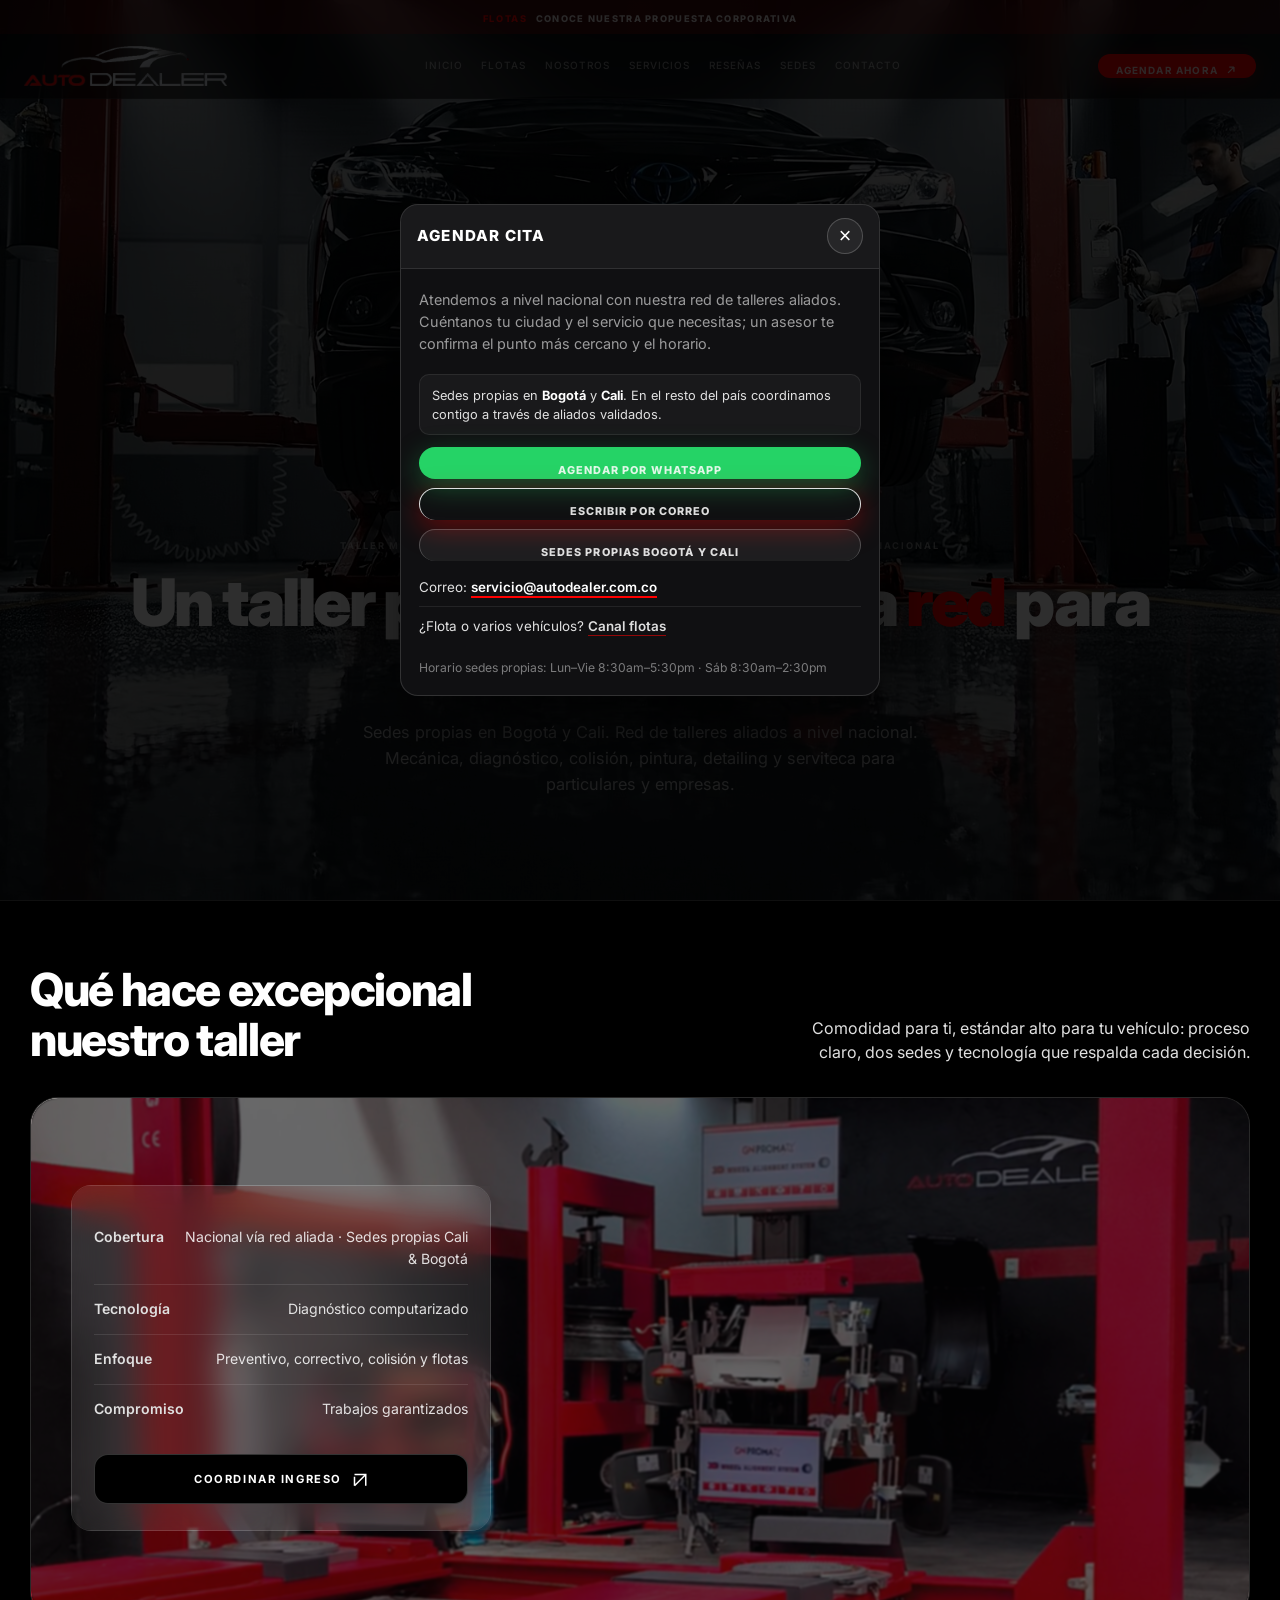
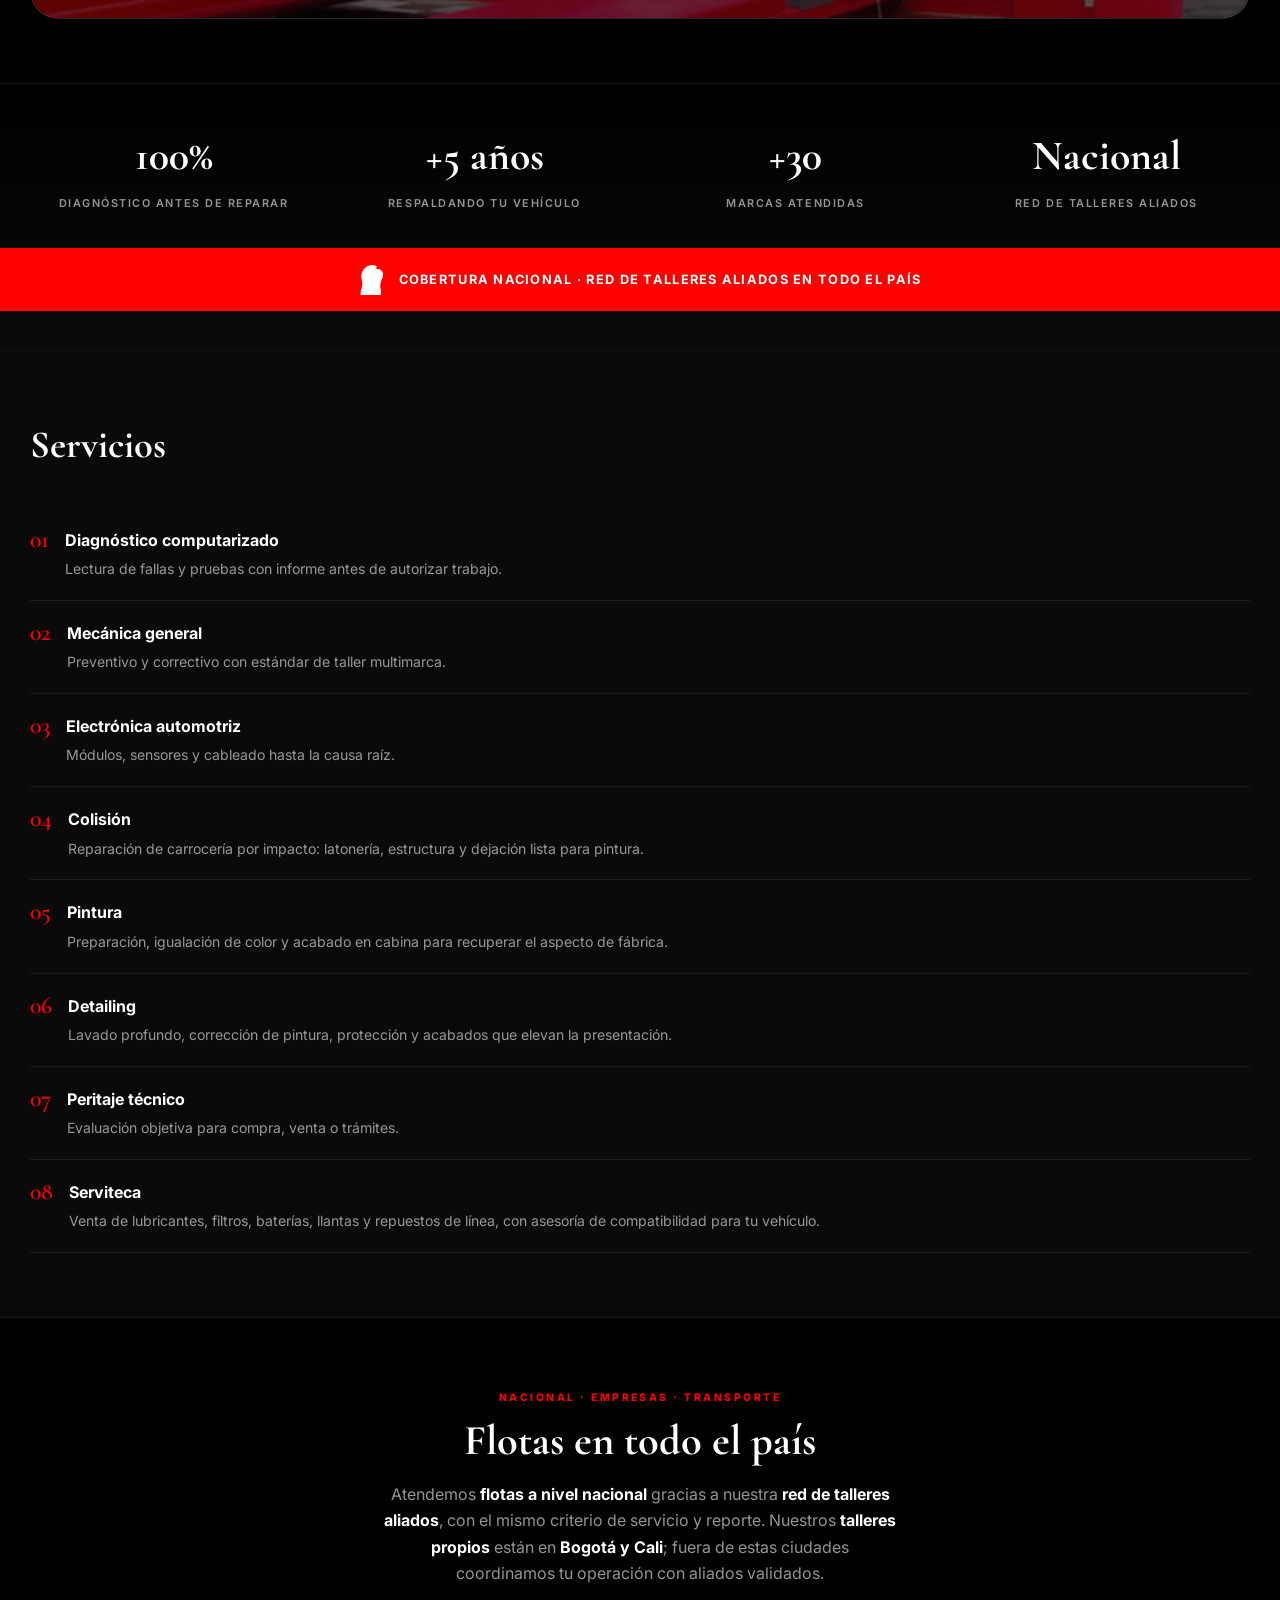
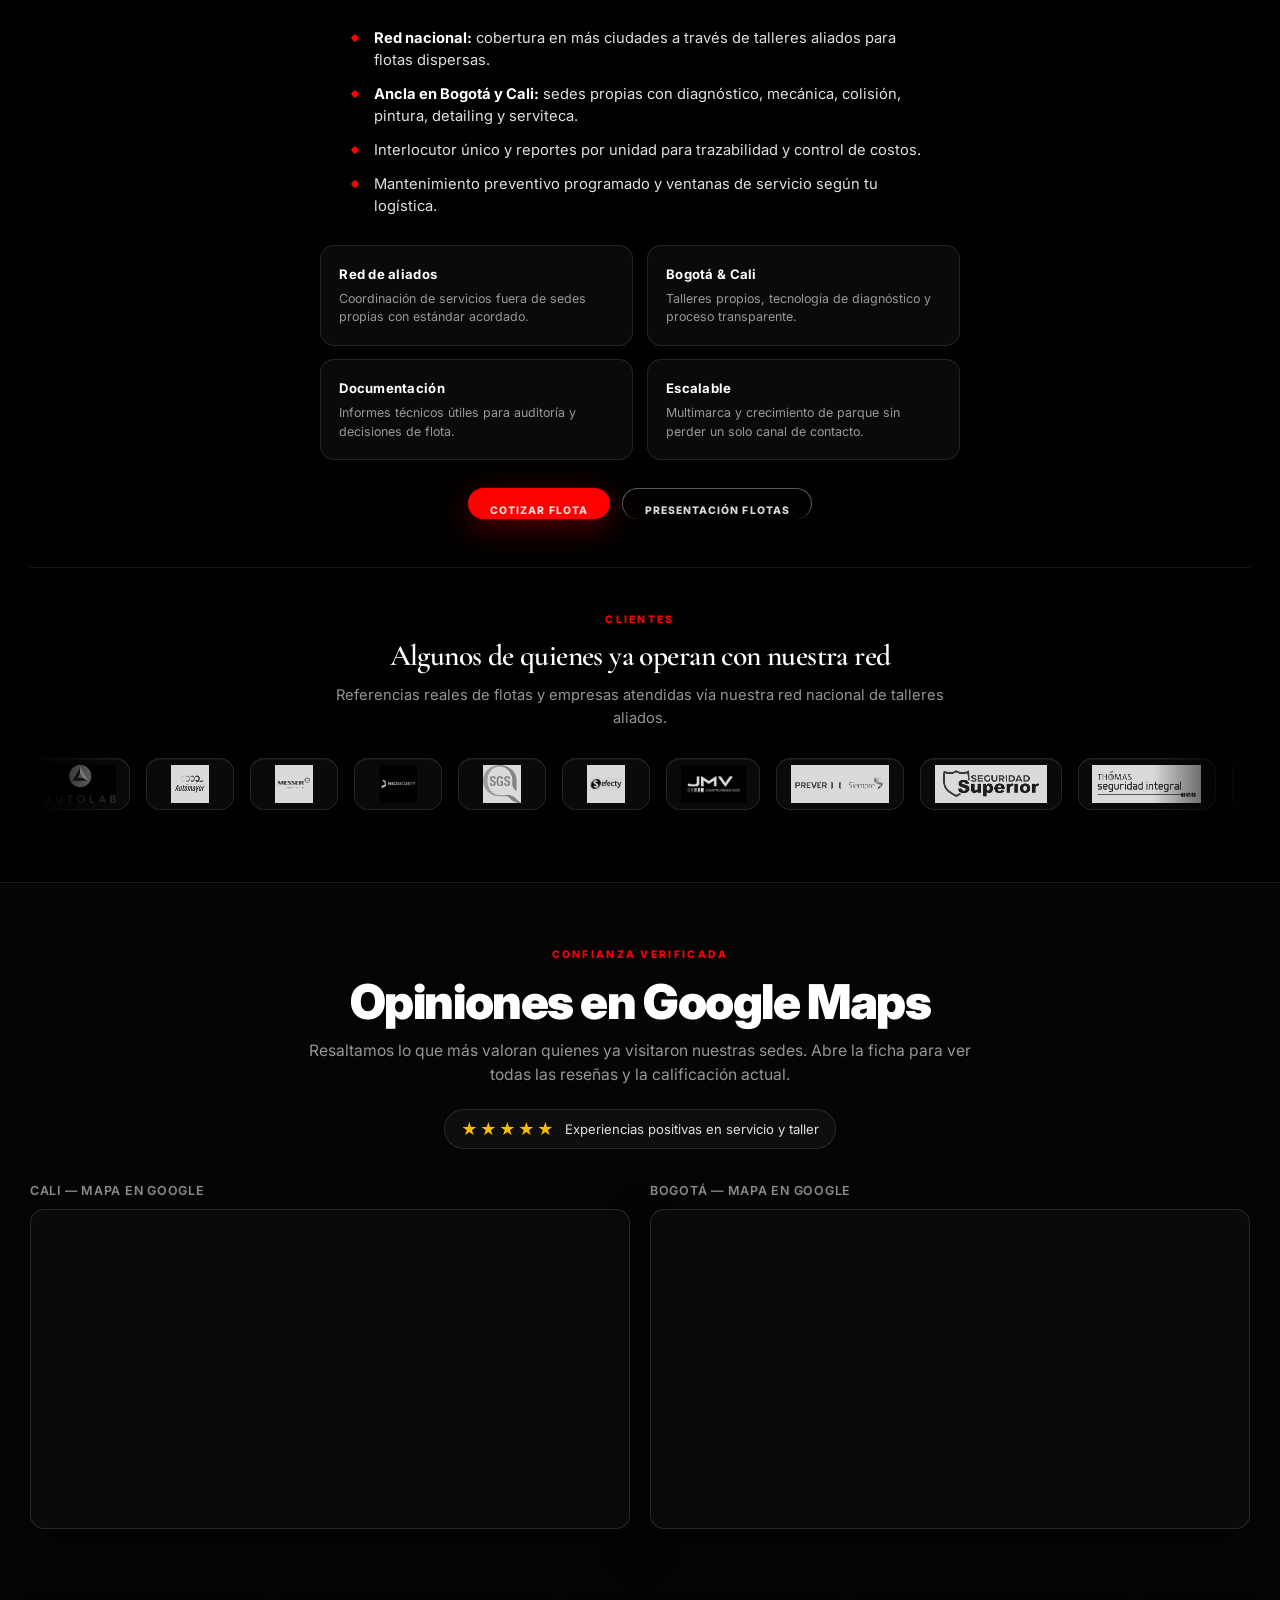
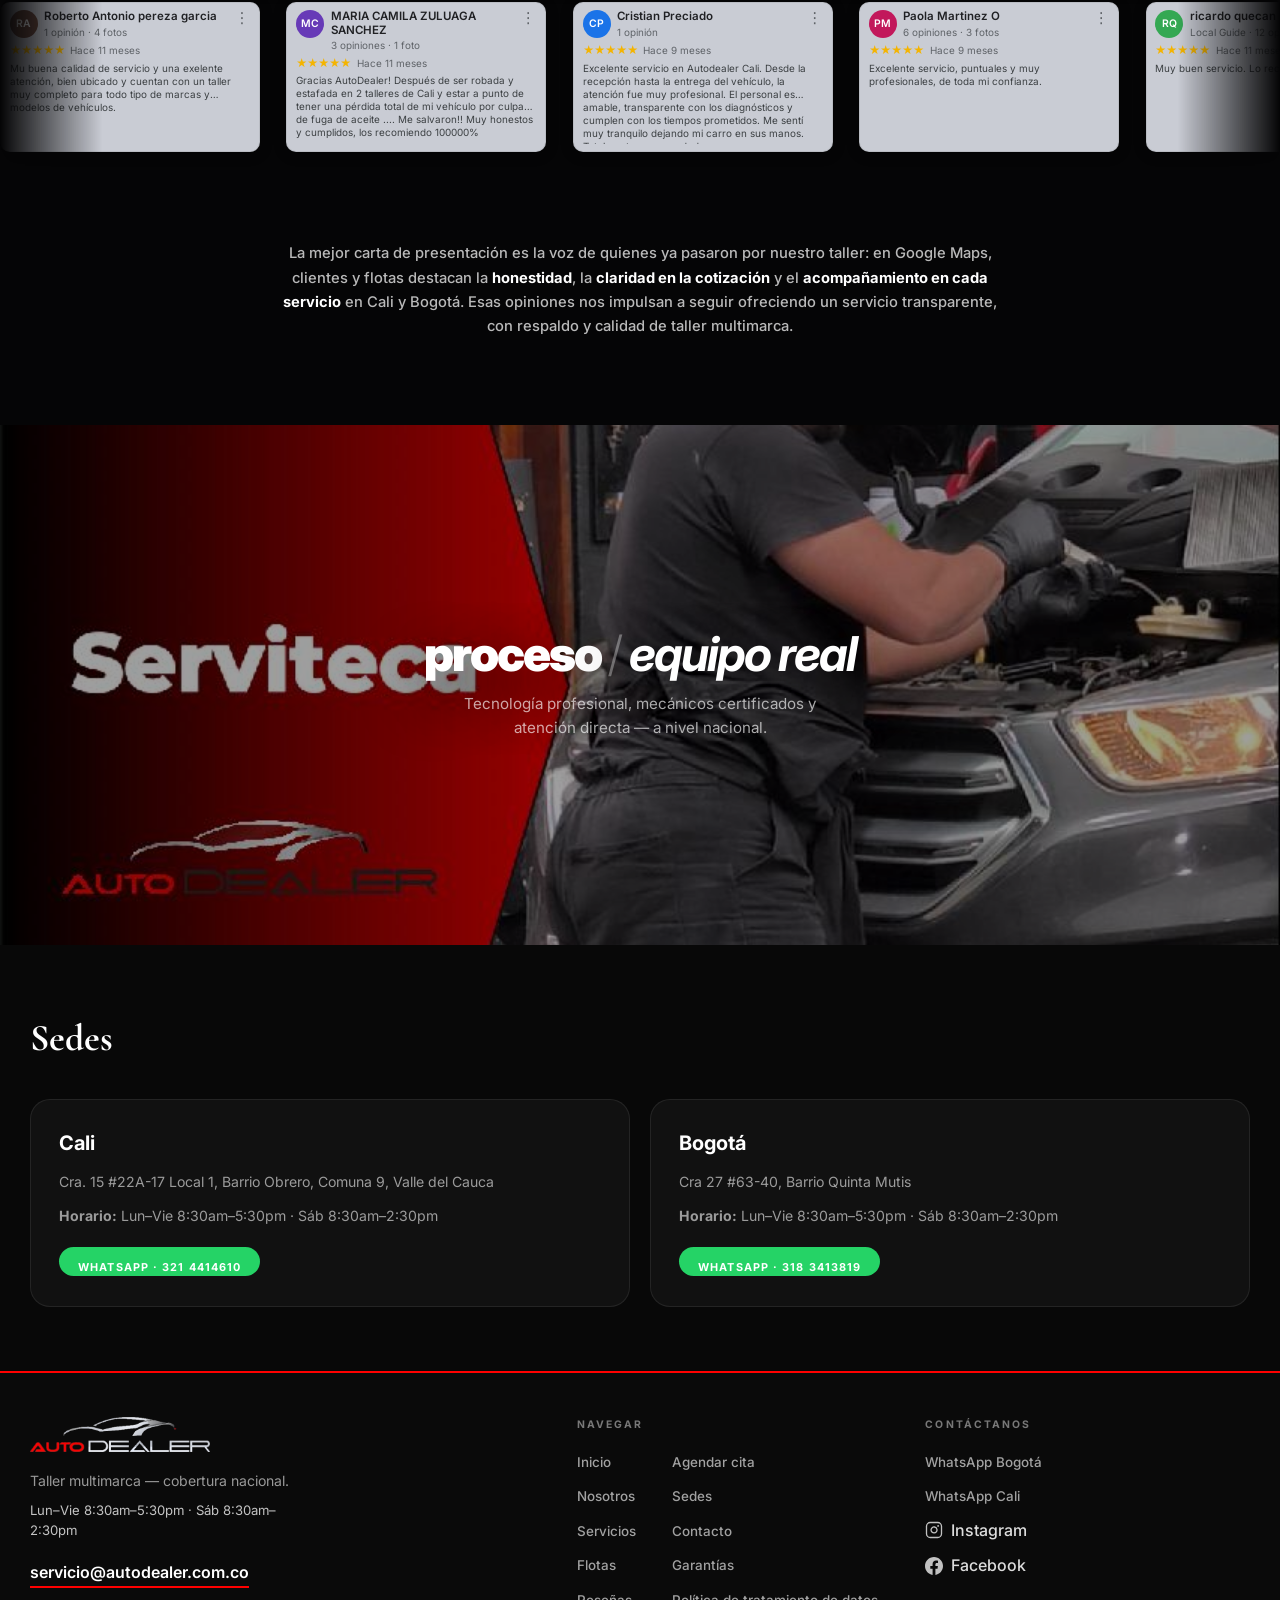
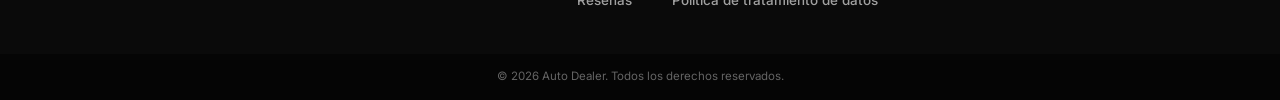
==== agendar/index.html @ 9d2d1178 "URLs limpias, modal agendar nacional y redirección /agendar/ - Rutas CanalFlotas, Garantias y Tratam" ====
<!DOCTYPE html>
<html lang="es-CO">
<head>
  <meta charset="UTF-8" />
  <meta name="viewport" content="width=device-width, initial-scale=1.0" />
  <title>Agendar cita | Auto Dealer</title>
  <link rel="canonical" href="https://www.autodealer.com.co/autodealer-nuevo/#agendar" />
  <meta http-equiv="refresh" content="0;url=https://www.autodealer.com.co/autodealer-nuevo/#agendar" />
  <script>
    (function () {
      var host = location.hostname;
      var isLocal = /^(localhost|127\.0\.0\.1)$/i.test(host);
      var isProd = /autodealer\.com\.co$/i.test(host);
      var base = isLocal
        ? location.origin + "/"
        : isProd
          ? "https://www.autodealer.com.co/autodealer-nuevo/"
          : location.origin + location.pathname.replace(/agendar\/?.*$/i, "");
      location.replace(base.replace(/\/?$/, "/") + "#agendar");
    })();
  </script>
</head>
<body>
  <p style="font-family:system-ui,sans-serif;padding:2rem;text-align:center;color:#333">
    Te llevamos a agendar tu cita…
    <a href="https://www.autodealer.com.co/autodealer-nuevo/#agendar">Continuar</a>
  </p>
</body>
</html>
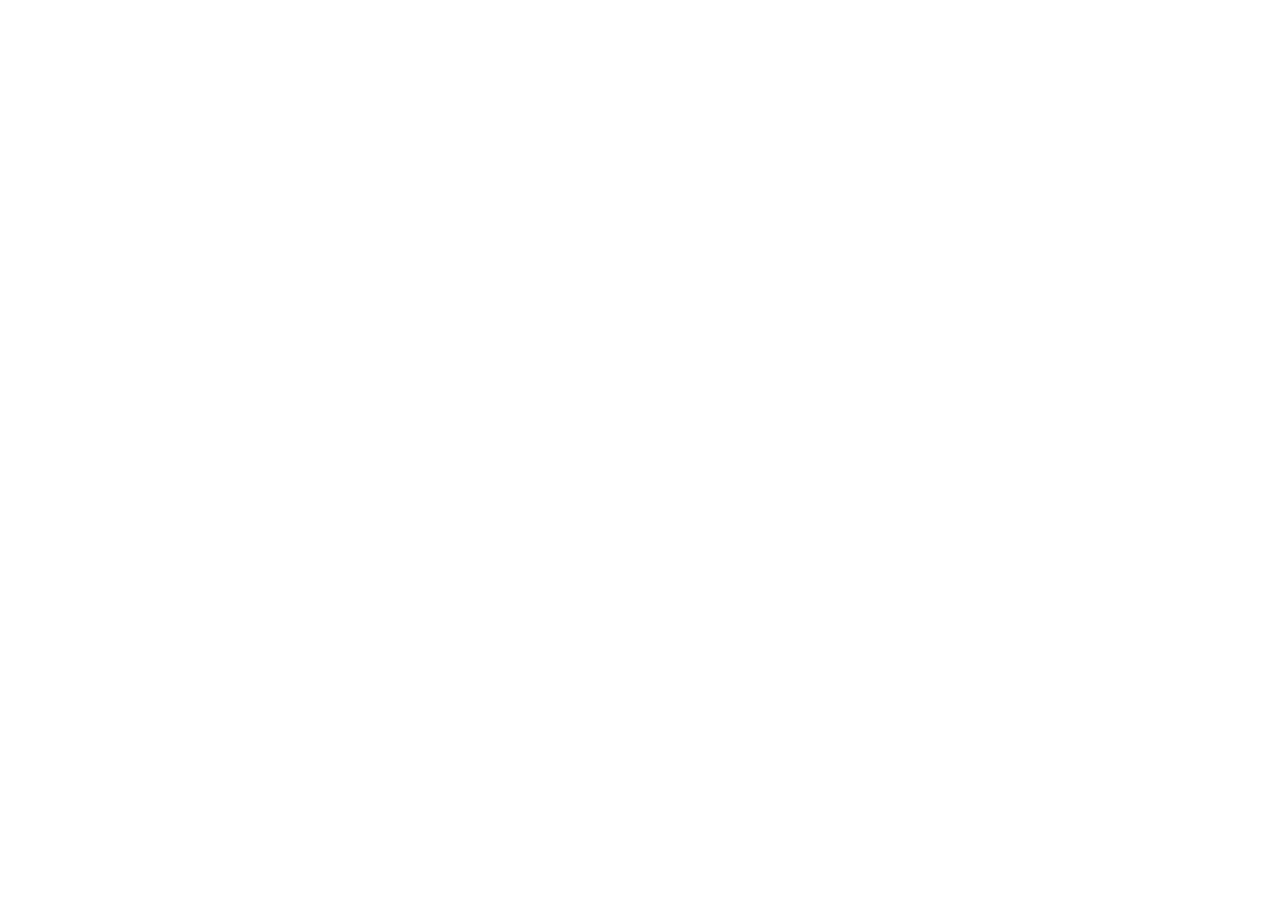
==== commit 9565a35c: "Corrige SEO técnico y añade landings locales Cali/Bogotá. Unifica URLs en la raíz del dominio, canon" ====
--- a/agendar/index.html
+++ b/agendar/index.html
@@ -4,18 +4,16 @@
   <meta charset="UTF-8" />
   <meta name="viewport" content="width=device-width, initial-scale=1.0" />
   <title>Agendar cita | Auto Dealer</title>
-  <link rel="canonical" href="https://www.autodealer.com.co/autodealer-nuevo/#agendar" />
-  <meta http-equiv="refresh" content="0;url=https://www.autodealer.com.co/autodealer-nuevo/#agendar" />
+  <meta name="description" content="Agenda tu cita en Auto Dealer: taller multimarca en Cali y Bogotá. Diagnóstico, mecánica, frenos, suspensión, pintura y serviteca." />
+  <link rel="canonical" href="https://www.autodealer.com.co/#agendar" />
+  <meta http-equiv="refresh" content="0;url=https://www.autodealer.com.co/#agendar" />
   <script>
     (function () {
       var host = location.hostname;
       var isLocal = /^(localhost|127\.0\.0\.1)$/i.test(host);
-      var isProd = /autodealer\.com\.co$/i.test(host);
       var base = isLocal
         ? location.origin + "/"
-        : isProd
-          ? "https://www.autodealer.com.co/autodealer-nuevo/"
-          : location.origin + location.pathname.replace(/agendar\/?.*$/i, "");
+        : "https://www.autodealer.com.co/";
       location.replace(base.replace(/\/?$/, "/") + "#agendar");
     })();
   </script>
@@ -23,7 +21,7 @@
 <body>
   <p style="font-family:system-ui,sans-serif;padding:2rem;text-align:center;color:#333">
     Te llevamos a agendar tu cita…
-    <a href="https://www.autodealer.com.co/autodealer-nuevo/#agendar">Continuar</a>
+    <a href="https://www.autodealer.com.co/#agendar">Continuar</a>
   </p>
 </body>
 </html>
